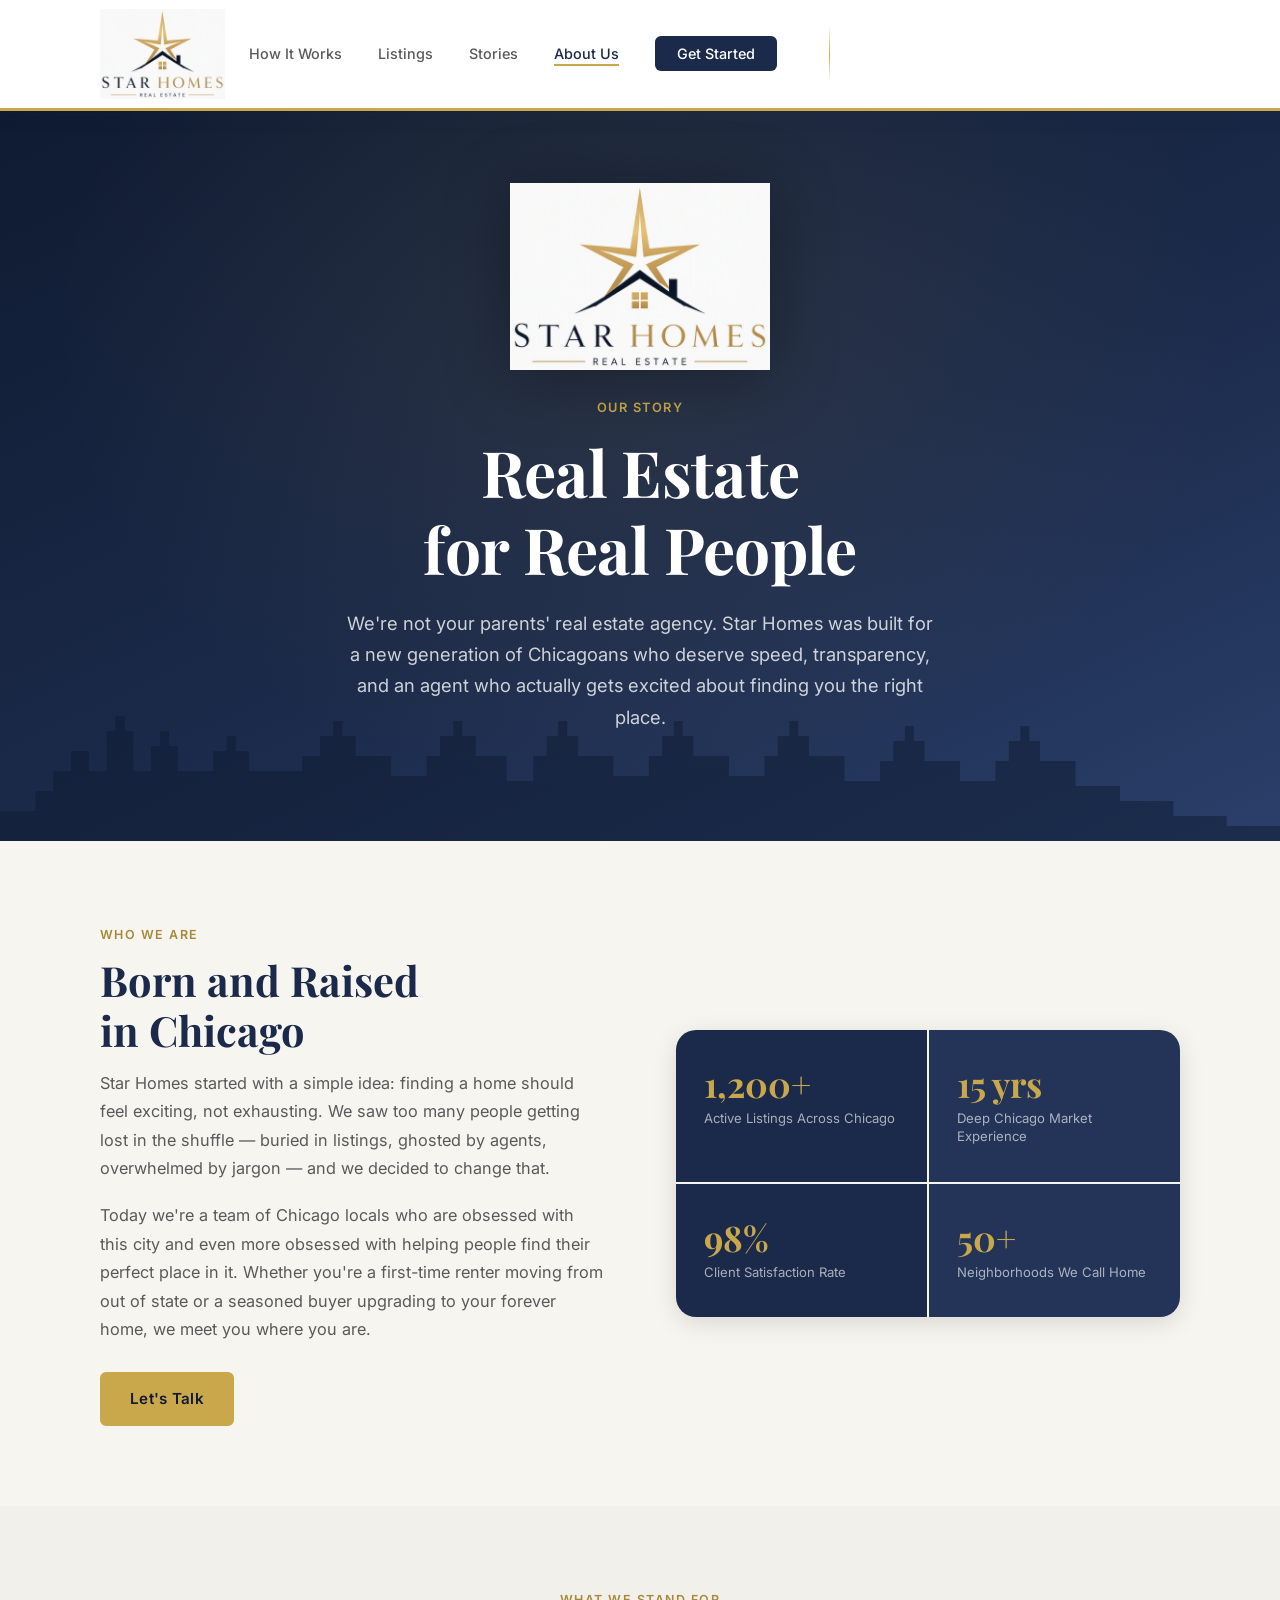
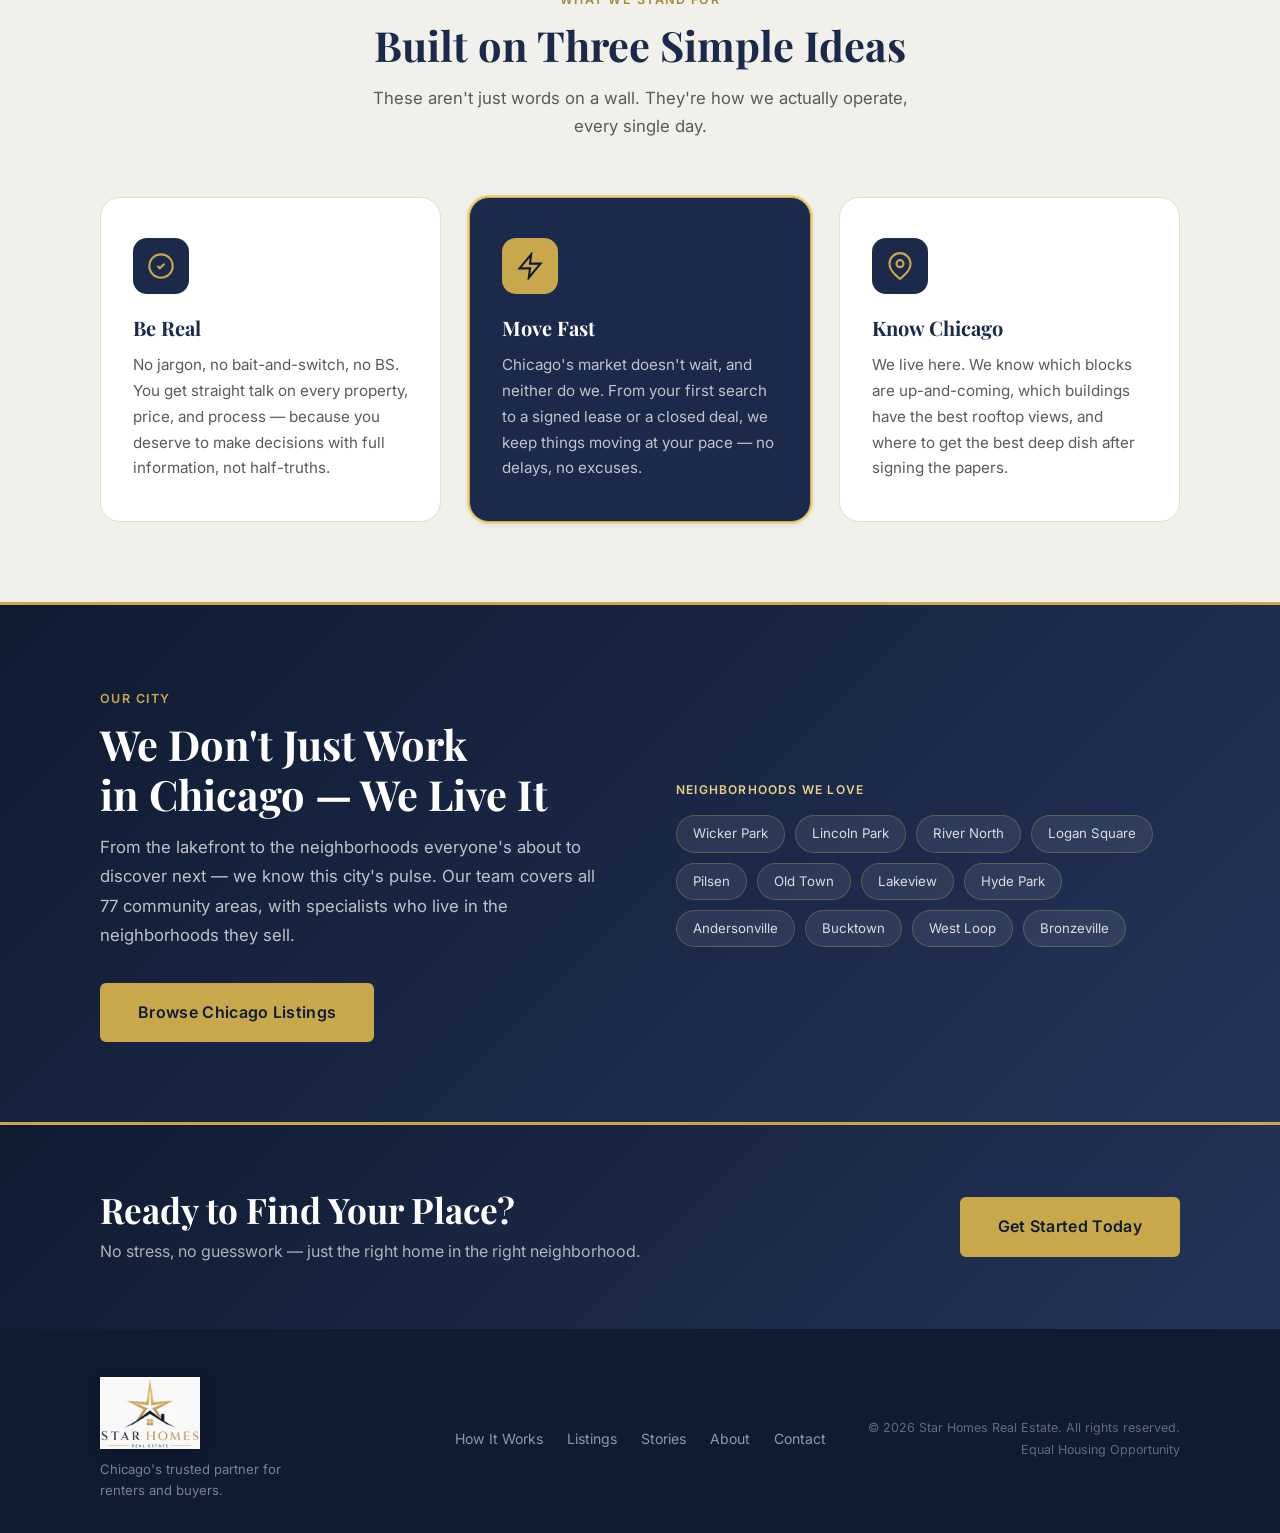
==== about.html @ 8d91851d "About Us" ====
<!DOCTYPE html>
<html lang="en">
<head>
  <meta charset="UTF-8" />
  <meta name="viewport" content="width=device-width, initial-scale=1.0" />
  <meta name="description" content="About Star Homes Real Estate — Chicago's energetic, transparent property partner built for the next generation of renters and buyers." />
  <title>About Us | Star Homes Real Estate</title>
  <link rel="preconnect" href="https://fonts.googleapis.com" />
  <link rel="preconnect" href="https://fonts.gstatic.com" crossorigin />
  <link href="https://fonts.googleapis.com/css2?family=Playfair+Display:wght@400;700&family=Inter:wght@300;400;500;600&display=swap" rel="stylesheet" />
  <link rel="stylesheet" href="css/styles.css" />
</head>
<body>

  <!-- ===== HEADER / NAV ===== -->
  <header class="site-header" role="banner">
    <div class="container nav-container">
      <a href="index.html" class="logo-link" aria-label="Star Homes Real Estate — Home">
        <img src="assets/star-homes-logo-responsive.svg" alt="Star Homes Real Estate logo" class="logo" width="222" height="160" />
      </a>
      <button class="nav-toggle" aria-label="Open navigation menu" aria-expanded="false" aria-controls="primary-nav">
        <span class="hamburger-bar"></span>
        <span class="hamburger-bar"></span>
        <span class="hamburger-bar"></span>
      </button>
      <nav id="primary-nav" class="primary-nav" aria-label="Primary navigation">
        <ul class="nav-list" role="list">
          <li><a href="index.html#how-it-works" class="nav-link">How It Works</a></li>
          <li><a href="index.html#listings" class="nav-link">Listings</a></li>
          <li><a href="index.html#testimonials" class="nav-link">Stories</a></li>
          <li><a href="about.html" class="nav-link nav-active" aria-current="page">About Us</a></li>
          <li><a href="index.html#contact" class="nav-link nav-cta-link">Get Started</a></li>
        </ul>
      </nav>
    </div>
  </header>

  <main id="main-content">

    <!-- ===== ABOUT HERO ===== -->
    <section class="about-hero" aria-labelledby="about-heading">
      <div class="about-hero-glow" aria-hidden="true"></div>
      <div class="about-hero-skyline" aria-hidden="true"></div>
      <div class="container about-hero-content">
        <div class="about-hero-logo-wrap">
          <img
            src="assets/star-homes-logo-responsive.svg"
            alt="Star Homes Real Estate"
            class="about-hero-logo"
            width="300"
            height="216"
          />
        </div>
        <span class="hero-eyebrow">Our Story</span>
        <h1 id="about-heading" class="hero-heading">
          Real Estate<br />for Real People
        </h1>
        <p class="hero-sub">
          We're not your parents' real estate agency. Star Homes was built for a new generation of
          Chicagoans who deserve speed, transparency, and an agent who actually gets excited about
          finding you the right place.
        </p>
      </div>
    </section>

    <!-- ===== OUR STORY ===== -->
    <section class="section story-section" aria-labelledby="story-heading">
      <div class="container story-inner">
        <div class="story-text">
          <span class="section-eyebrow">Who We Are</span>
          <h2 id="story-heading" class="section-title story-title">
            Born and Raised<br />in Chicago
          </h2>
          <p class="story-body">
            Star Homes started with a simple idea: finding a home should feel exciting, not exhausting.
            We saw too many people getting lost in the shuffle — buried in listings, ghosted by agents,
            overwhelmed by jargon — and we decided to change that.
          </p>
          <p class="story-body">
            Today we're a team of Chicago locals who are obsessed with this city and even more obsessed
            with helping people find their perfect place in it. Whether you're a first-time renter moving
            from out of state or a seasoned buyer upgrading to your forever home, we meet you where you are.
          </p>
          <a href="index.html#contact" class="btn btn-primary story-cta">Let's Talk</a>
        </div>
        <div class="story-stats-block" aria-label="Company highlights">
          <div class="story-stat">
            <span class="story-stat-number">1,200+</span>
            <span class="story-stat-label">Active Listings Across Chicago</span>
          </div>
          <div class="story-stat">
            <span class="story-stat-number">15 yrs</span>
            <span class="story-stat-label">Deep Chicago Market Experience</span>
          </div>
          <div class="story-stat">
            <span class="story-stat-number">98%</span>
            <span class="story-stat-label">Client Satisfaction Rate</span>
          </div>
          <div class="story-stat">
            <span class="story-stat-number">50+</span>
            <span class="story-stat-label">Neighborhoods We Call Home</span>
          </div>
        </div>
      </div>
    </section>

    <!-- ===== OUR VALUES ===== -->
    <section class="section values-section bg-light" aria-labelledby="values-heading">
      <div class="container">
        <div class="section-header">
          <span class="section-eyebrow">What We Stand For</span>
          <h2 id="values-heading" class="section-title">Built on Three Simple Ideas</h2>
          <p class="section-sub">These aren't just words on a wall. They're how we actually operate, every single day.</p>
        </div>
        <div class="values-grid">

          <div class="value-card">
            <div class="value-icon" aria-hidden="true">
              <svg viewBox="0 0 24 24" fill="none" stroke="currentColor" stroke-width="1.8">
                <path d="M9 12l2 2 4-4"/>
                <circle cx="12" cy="12" r="10"/>
              </svg>
            </div>
            <h3 class="value-title">Be Real</h3>
            <p class="value-body">
              No jargon, no bait-and-switch, no BS. You get straight talk on every property,
              price, and process — because you deserve to make decisions with full information, not half-truths.
            </p>
          </div>

          <div class="value-card value-card--featured">
            <div class="value-icon value-icon--gold" aria-hidden="true">
              <svg viewBox="0 0 24 24" fill="none" stroke="currentColor" stroke-width="1.8">
                <path d="M13 2L3 14h9l-1 8 10-12h-9l1-8z"/>
              </svg>
            </div>
            <h3 class="value-title">Move Fast</h3>
            <p class="value-body">
              Chicago's market doesn't wait, and neither do we. From your first search to a signed
              lease or a closed deal, we keep things moving at your pace — no delays, no excuses.
            </p>
          </div>

          <div class="value-card">
            <div class="value-icon" aria-hidden="true">
              <svg viewBox="0 0 24 24" fill="none" stroke="currentColor" stroke-width="1.8">
                <path d="M21 10c0 7-9 13-9 13S3 17 3 10a9 9 0 0 1 18 0z"/>
                <circle cx="12" cy="10" r="3"/>
              </svg>
            </div>
            <h3 class="value-title">Know Chicago</h3>
            <p class="value-body">
              We live here. We know which blocks are up-and-coming, which buildings have the best
              rooftop views, and where to get the best deep dish after signing the papers.
            </p>
          </div>

        </div>
      </div>
    </section>

    <!-- ===== CHICAGO FOCUS ===== -->
    <section class="section chicago-section" aria-labelledby="chicago-heading">
      <div class="container chicago-inner">
        <div class="chicago-text">
          <span class="section-eyebrow chicago-eyebrow">Our City</span>
          <h2 id="chicago-heading" class="section-title chicago-title">
            We Don't Just Work<br />in Chicago — We Live It
          </h2>
          <p class="chicago-body">
            From the lakefront to the neighborhoods everyone's about to discover next —
            we know this city's pulse. Our team covers all 77 community areas, with specialists
            who live in the neighborhoods they sell.
          </p>
          <a href="index.html#listings" class="btn btn-gold">Browse Chicago Listings</a>
        </div>
        <div class="chicago-neighborhoods" aria-label="Neighborhoods we serve">
          <p class="neighborhoods-label">Neighborhoods We Love</p>
          <ul class="neighborhoods-grid" role="list">
            <li><span class="neighborhood-tag">Wicker Park</span></li>
            <li><span class="neighborhood-tag">Lincoln Park</span></li>
            <li><span class="neighborhood-tag">River North</span></li>
            <li><span class="neighborhood-tag">Logan Square</span></li>
            <li><span class="neighborhood-tag">Pilsen</span></li>
            <li><span class="neighborhood-tag">Old Town</span></li>
            <li><span class="neighborhood-tag">Lakeview</span></li>
            <li><span class="neighborhood-tag">Hyde Park</span></li>
            <li><span class="neighborhood-tag">Andersonville</span></li>
            <li><span class="neighborhood-tag">Bucktown</span></li>
            <li><span class="neighborhood-tag">West Loop</span></li>
            <li><span class="neighborhood-tag">Bronzeville</span></li>
          </ul>
        </div>
      </div>
    </section>

    <!-- ===== CTA BAND ===== -->
    <section class="cta-band" aria-label="Call to action">
      <div class="container cta-band-inner">
        <div>
          <h2 class="cta-band-title">Ready to Find Your Place?</h2>
          <p class="cta-band-sub">No stress, no guesswork — just the right home in the right neighborhood.</p>
        </div>
        <a href="index.html#contact" class="btn btn-gold">Get Started Today</a>
      </div>
    </section>

  </main>

  <!-- ===== FOOTER ===== -->
  <footer class="site-footer" role="contentinfo">
    <div class="container footer-inner">
      <div class="footer-brand">
        <a href="index.html" aria-label="Star Homes Real Estate — Home">
          <img src="assets/star-homes-logo-responsive.svg" alt="Star Homes Real Estate" class="footer-logo" width="167" height="120" />
        </a>
        <p class="footer-tagline">Chicago's trusted partner for renters and buyers.</p>
      </div>
      <nav aria-label="Footer navigation" class="footer-nav">
        <ul class="footer-nav-list" role="list">
          <li><a href="index.html#how-it-works" class="footer-link">How It Works</a></li>
          <li><a href="index.html#listings" class="footer-link">Listings</a></li>
          <li><a href="index.html#testimonials" class="footer-link">Stories</a></li>
          <li><a href="about.html" class="footer-link">About</a></li>
          <li><a href="index.html#contact" class="footer-link">Contact</a></li>
        </ul>
      </nav>
      <div class="footer-legal">
        <p>&copy; 2026 Star Homes Real Estate. All rights reserved.</p>
        <p>Equal Housing Opportunity</p>
      </div>
    </div>
  </footer>

  <script>
    const toggle = document.querySelector('.nav-toggle');
    const nav = document.querySelector('.primary-nav');
    toggle.addEventListener('click', () => {
      const isOpen = nav.classList.toggle('nav-open');
      toggle.setAttribute('aria-expanded', isOpen);
      toggle.setAttribute('aria-label', isOpen ? 'Close navigation menu' : 'Open navigation menu');
    });
    nav.querySelectorAll('.nav-link').forEach(link => {
      link.addEventListener('click', () => {
        nav.classList.remove('nav-open');
        toggle.setAttribute('aria-expanded', 'false');
        toggle.setAttribute('aria-label', 'Open navigation menu');
      });
    });
  </script>

</body>
</html>
---- css/styles.css ----
/* ===================================================
   STAR HOMES REAL ESTATE — Global Styles
   Brand: Navy #1B2A4A | Gold #C9A84C
   =================================================== */

/* ---------- Reset & Base ---------- */
*, *::before, *::after { box-sizing: border-box; margin: 0; padding: 0; }

:root {
  --navy:      #1B2A4A;
  --navy-dark: #0F1B31;
  --navy-mid:  #243459;
  --gold:      #C9A84C;
  --gold-dark: #A8893A;
  --gold-light:#E8D08A;
  --white:     #FFFFFF;
  --off-white: #F7F5F0;
  --light-bg:  #F2F0EB;
  --text:      #1A1A1A;
  --text-muted:#5A5A5A;
  --border:    #E0DDD5;
  --radius-sm: 6px;
  --radius-md: 12px;
  --radius-lg: 20px;
  --shadow-sm: 0 2px 8px rgba(0,0,0,.08);
  --shadow-md: 0 6px 24px rgba(0,0,0,.12);
  --shadow-lg: 0 16px 48px rgba(0,0,0,.16);
  --transition: 220ms ease;
  --max-width:  1200px;
  --section-py: 80px;
}

html { scroll-behavior: smooth; }

body {
  font-family: 'Inter', system-ui, sans-serif;
  font-size: 1rem;
  line-height: 1.6;
  color: var(--text);
  background: var(--white);
  -webkit-font-smoothing: antialiased;
}

h1, h2, h3, h4 {
  font-family: 'Playfair Display', Georgia, serif;
  line-height: 1.2;
  color: var(--navy);
}

a { color: inherit; text-decoration: none; }
a:focus-visible {
  outline: 3px solid var(--gold);
  outline-offset: 3px;
  border-radius: 2px;
}
img { display: block; max-width: 100%; }
ul, ol { list-style: none; }
address { font-style: normal; }

/* ---------- Utility ---------- */
.container {
  width: min(100%, var(--max-width));
  margin-inline: auto;
  padding-inline: clamp(20px, 5vw, 60px);
}
.visually-hidden {
  position: absolute;
  width: 1px; height: 1px;
  padding: 0; margin: -1px;
  overflow: hidden;
  clip: rect(0,0,0,0);
  white-space: nowrap;
  border-width: 0;
}
.bg-light { background: var(--light-bg); }

/* ---------- Buttons ---------- */
.btn {
  display: inline-flex;
  align-items: center;
  justify-content: center;
  gap: 8px;
  padding: 13px 28px;
  border-radius: var(--radius-sm);
  font-family: 'Inter', sans-serif;
  font-size: .95rem;
  font-weight: 600;
  letter-spacing: .02em;
  cursor: pointer;
  border: 2px solid transparent;
  transition: background var(--transition), color var(--transition), border-color var(--transition), transform var(--transition), box-shadow var(--transition);
  white-space: nowrap;
}
.btn:active { transform: translateY(1px); }
.btn:focus-visible { outline: 3px solid var(--gold); outline-offset: 3px; }

.btn-primary {
  background: var(--gold);
  color: var(--navy-dark);
  border-color: var(--gold);
}
.btn-primary:hover {
  background: var(--gold-dark);
  border-color: var(--gold-dark);
  box-shadow: 0 4px 16px rgba(201,168,76,.35);
}

.btn-ghost {
  background: transparent;
  color: var(--white);
  border-color: rgba(255,255,255,.55);
}
.btn-ghost:hover {
  background: rgba(255,255,255,.12);
  border-color: var(--white);
}

.btn-secondary {
  background: transparent;
  color: var(--navy);
  border-color: var(--navy);
}
.btn-secondary:hover {
  background: var(--navy);
  color: var(--white);
}

.btn-gold {
  background: var(--gold);
  color: var(--navy-dark);
  border-color: var(--gold);
  padding: 15px 36px;
  font-size: 1rem;
}
.btn-gold:hover {
  background: var(--gold-dark);
  border-color: var(--gold-dark);
  box-shadow: 0 6px 20px rgba(201,168,76,.4);
}

.btn-sm {
  padding: 8px 18px;
  font-size: .85rem;
}
.btn-full { width: 100%; }

/* =====================================================
   HEADER
   ===================================================== */
.site-header {
  position: sticky;
  top: 0;
  z-index: 100;
  background: var(--white);
  border-bottom: 3px solid var(--gold);
  box-shadow: 0 2px 20px rgba(27,42,74,.13);
}

.nav-container {
  display: flex;
  align-items: center;
  justify-content: space-between;
  height: 108px;
  gap: 24px;
}

.logo-link {
  display: flex;
  align-items: center;
  flex-shrink: 0;
  /* slight drop shadow to lift logo off white bg */
  /* filter: drop-shadow(0 2px 8px rgba(27,42,74,.18)); */
  transition: filter var(--transition), transform var(--transition);
}
.logo-link:hover {
  /* filter: drop-shadow(0 4px 14px rgba(201,168,76,.35)); */
  transform: translateY(-1px);
}

.logo { height: 90px; width: auto; object-fit: contain; }

/* Gold vertical rule between logo and nav */
.nav-container::after {
  content: '';
  display: block;
  width: 1px;
  height: 56px;
  background: linear-gradient(to bottom, transparent, var(--gold), transparent);
  flex-shrink: 0;
  margin-right: auto;
  margin-left: 28px;
}

.primary-nav { display: flex; }

.nav-list {
  display: flex;
  align-items: center;
  gap: 36px;
}

.nav-link {
  font-size: .9rem;
  font-weight: 500;
  color: var(--text-muted);
  transition: color var(--transition);
  position: relative;
}
.nav-link::after {
  content: '';
  position: absolute;
  bottom: -4px; left: 0;
  width: 0; height: 2px;
  background: var(--gold);
  transition: width var(--transition);
}
.nav-link:hover { color: var(--navy); }
.nav-link:hover::after { width: 100%; }

.nav-cta-link {
  background: var(--navy);
  color: var(--white) !important;
  padding: 9px 22px;
  border-radius: var(--radius-sm);
  transition: background var(--transition) !important;
}
.nav-cta-link::after { display: none; }
.nav-cta-link:hover { background: var(--gold) !important; color: var(--navy-dark) !important; }

.nav-toggle {
  display: none;
  flex-direction: column;
  justify-content: center;
  align-items: center;
  gap: 5px;
  width: 40px; height: 40px;
  background: none;
  border: none;
  cursor: pointer;
  padding: 4px;
  border-radius: var(--radius-sm);
}
.nav-toggle:focus-visible { outline: 3px solid var(--gold); outline-offset: 2px; }
.hamburger-bar {
  display: block;
  width: 24px; height: 2px;
  background: var(--navy);
  border-radius: 2px;
  transition: transform var(--transition), opacity var(--transition);
}

/* =====================================================
   HERO
   ===================================================== */
.hero {
  position: relative;
  min-height: min(90vh, 700px);
  display: flex;
  align-items: center;
  background:
    linear-gradient(155deg, var(--navy-dark) 0%, var(--navy) 50%, #2A3F6A 100%);
  overflow: hidden;
}

/* Chicago skyline silhouette */
.hero::before {
  content: '';
  position: absolute;
  bottom: 0; left: 0; right: 0;
  height: 180px;
  background-image: url("data:image/svg+xml,%3Csvg xmlns='http://www.w3.org/2000/svg' viewBox='0 0 1440 180' preserveAspectRatio='none'%3E%3Cpath fill='%230F1B31' fill-opacity='0.6' d='M0,180 L0,140 L40,140 L40,120 L60,120 L60,100 L80,100 L80,80 L100,80 L100,100 L120,100 L120,60 L130,60 L130,40 L140,40 L140,60 L150,60 L150,100 L170,100 L170,70 L180,70 L180,50 L190,50 L190,70 L200,70 L200,100 L220,100 L220,80 L240,80 L240,60 L250,60 L250,45 L260,45 L260,60 L270,60 L270,80 L290,80 L290,110 L310,110 L310,90 L330,90 L330,70 L345,70 L345,55 L360,55 L360,70 L375,70 L375,90 L400,90 L400,120 L420,120 L420,100 L440,100 L440,75 L455,75 L455,55 L465,55 L465,35 L475,35 L475,55 L485,55 L485,75 L510,75 L510,95 L530,95 L530,115 L560,115 L560,80 L575,80 L575,60 L590,60 L590,45 L600,45 L600,30 L610,30 L610,45 L620,45 L620,60 L635,60 L635,80 L660,80 L660,110 L680,110 L680,90 L700,90 L700,70 L715,70 L715,55 L725,55 L725,40 L735,40 L735,55 L745,55 L745,70 L770,70 L770,100 L790,100 L790,120 L820,120 L820,95 L840,95 L840,75 L855,75 L855,60 L865,60 L865,45 L875,45 L875,60 L885,60 L885,75 L910,75 L910,100 L930,100 L930,120 L960,120 L960,90 L980,90 L980,70 L995,70 L995,55 L1010,55 L1010,70 L1025,70 L1025,90 L1050,90 L1050,115 L1070,115 L1070,95 L1090,95 L1090,75 L1105,75 L1105,60 L1115,60 L1115,45 L1125,45 L1125,60 L1135,60 L1135,75 L1160,75 L1160,100 L1180,100 L1180,130 L1200,130 L1200,110 L1220,110 L1220,90 L1240,90 L1240,110 L1260,110 L1260,130 L1300,130 L1300,150 L1340,150 L1340,130 L1380,130 L1380,150 L1440,150 L1440,180 Z'/%3E%3C/svg%3E");
  background-size: cover;
  background-position: bottom;
  pointer-events: none;
}

.hero-bg-overlay {
  position: absolute;
  inset: 0;
  background: radial-gradient(ellipse at 70% 50%, rgba(201,168,76,.08) 0%, transparent 60%);
  pointer-events: none;
}

.hero-content {
  position: relative;
  z-index: 1;
  padding-block: 80px;
  max-width: 760px;
}

.hero-eyebrow {
  display: inline-block;
  font-size: .8rem;
  font-weight: 600;
  letter-spacing: .12em;
  text-transform: uppercase;
  color: var(--gold);
  margin-bottom: 16px;
}

.hero-heading {
  font-size: clamp(2.4rem, 6vw, 4rem);
  color: var(--white);
  margin-bottom: 20px;
  letter-spacing: -.01em;
}

.hero-sub {
  font-size: clamp(1rem, 2vw, 1.15rem);
  color: rgba(255,255,255,.78);
  margin-bottom: 36px;
  max-width: 600px;
  line-height: 1.7;
}

.hero-actions {
  display: flex;
  flex-wrap: wrap;
  gap: 14px;
  margin-bottom: 56px;
}

.hero-stats {
  display: flex;
  align-items: center;
  gap: 32px;
  flex-wrap: wrap;
}

.stat { display: flex; flex-direction: column; }
.stat-number {
  font-family: 'Playfair Display', serif;
  font-size: 1.6rem;
  font-weight: 700;
  color: var(--gold);
  line-height: 1;
}
.stat-label {
  font-size: .78rem;
  color: rgba(255,255,255,.6);
  margin-top: 4px;
  white-space: nowrap;
}
.stat-divider {
  width: 1px;
  height: 40px;
  background: rgba(255,255,255,.2);
}

/* =====================================================
   SECTION SHARED
   ===================================================== */
.section { padding-block: var(--section-py); }

.section-header {
  text-align: center;
  margin-bottom: 56px;
}

.section-eyebrow {
  display: inline-block;
  font-size: .78rem;
  font-weight: 600;
  letter-spacing: .12em;
  text-transform: uppercase;
  color: var(--gold-dark);
  margin-bottom: 10px;
}

.section-title {
  font-size: clamp(1.8rem, 4vw, 2.6rem);
  margin-bottom: 14px;
}

.section-sub {
  font-size: 1.05rem;
  color: var(--text-muted);
  max-width: 560px;
  margin-inline: auto;
  line-height: 1.7;
}

/* =====================================================
   HOW IT WORKS
   ===================================================== */
.how-it-works { background: var(--white); }

.steps-grid {
  display: grid;
  grid-template-columns: repeat(auto-fit, minmax(260px, 1fr));
  gap: 32px;
}

.step-card {
  position: relative;
  background: var(--off-white);
  border: 1px solid var(--border);
  border-radius: var(--radius-lg);
  padding: 36px 32px;
  transition: box-shadow var(--transition), transform var(--transition);
}
.step-card:hover {
  box-shadow: var(--shadow-md);
  transform: translateY(-4px);
}

.step-number {
  position: absolute;
  top: 24px; right: 24px;
  font-family: 'Playfair Display', serif;
  font-size: 3.5rem;
  font-weight: 700;
  color: var(--border);
  line-height: 1;
  user-select: none;
}

.step-icon {
  width: 52px; height: 52px;
  background: var(--navy);
  border-radius: 12px;
  display: flex;
  align-items: center;
  justify-content: center;
  margin-bottom: 20px;
}
.step-icon svg {
  width: 26px; height: 26px;
  stroke: var(--gold);
}

.step-title {
  font-size: 1.2rem;
  margin-bottom: 10px;
}

.step-body {
  font-size: .95rem;
  color: var(--text-muted);
  line-height: 1.65;
}

/* =====================================================
   LISTINGS
   ===================================================== */
.listings-grid {
  display: grid;
  grid-template-columns: repeat(auto-fit, minmax(300px, 1fr));
  gap: 28px;
}

.listing-card {
  background: var(--white);
  border-radius: var(--radius-md);
  overflow: hidden;
  border: 1px solid var(--border);
  box-shadow: var(--shadow-sm);
  transition: box-shadow var(--transition), transform var(--transition);
}
.listing-card:hover {
  box-shadow: var(--shadow-lg);
  transform: translateY(-5px);
}
.featured-listing {
  border-color: var(--gold);
  box-shadow: 0 0 0 2px var(--gold-light), var(--shadow-sm);
}

.listing-img-wrap { position: relative; }

.listing-img {
  height: 210px;
  background-size: cover;
  background-position: center;
}

/* Placeholder gradients simulating Chicago property photos */
.listing-img--1 {
  background: linear-gradient(145deg, #3a5a8a 0%, #2a4070 40%, #1e3060 70%, #2d4a7a 100%);
}
.listing-img--2 {
  background: linear-gradient(145deg, #5a7a6a 0%, #3a6050 40%, #2a5040 70%, #4a7060 100%);
}
.listing-img--3 {
  background: linear-gradient(145deg, #7a5a3a 0%, #6a4a2a 40%, #5a3a20 70%, #7a5530 100%);
}

/* Add subtle pattern overlay */
.listing-img::after {
  content: '';
  position: absolute;
  inset: 0;
  background: linear-gradient(to bottom, transparent 40%, rgba(0,0,0,.3) 100%);
}

.listing-badge {
  position: absolute;
  top: 14px; left: 14px;
  padding: 4px 12px;
  border-radius: 20px;
  font-size: .75rem;
  font-weight: 600;
  letter-spacing: .04em;
  text-transform: uppercase;
  z-index: 1;
}
.listing-badge--rent { background: var(--navy); color: var(--white); }
.listing-badge--featured { background: var(--gold); color: var(--navy-dark); }

.listing-body { padding: 22px; }

.listing-title {
  font-size: 1.1rem;
  margin-bottom: 4px;
}
.listing-address {
  font-size: .82rem;
  color: var(--text-muted);
  margin-bottom: 14px;
}

.listing-details {
  display: flex;
  gap: 14px;
  flex-wrap: wrap;
  margin-bottom: 18px;
}
.listing-detail {
  font-size: .83rem;
  color: var(--text-muted);
  display: flex;
  align-items: center;
  gap: 4px;
}
.listing-detail::before {
  content: '·';
  color: var(--gold);
  font-weight: 700;
  font-size: 1rem;
}
.listing-detail:first-child::before { display: none; }

.listing-footer {
  display: flex;
  align-items: center;
  justify-content: space-between;
  padding-top: 16px;
  border-top: 1px solid var(--border);
}
.listing-price {
  font-family: 'Playfair Display', serif;
  font-size: 1.4rem;
  font-weight: 700;
  color: var(--navy);
}
.listing-period {
  font-family: 'Inter', sans-serif;
  font-size: .8rem;
  font-weight: 400;
  color: var(--text-muted);
}

.listings-cta {
  display: flex;
  justify-content: center;
  margin-top: 48px;
}

/* =====================================================
   TESTIMONIALS
   ===================================================== */
.testimonials { background: var(--navy); }
.testimonials .section-eyebrow { color: var(--gold-light); }
.testimonials .section-title { color: var(--white); }
.testimonials .section-sub { color: rgba(255,255,255,.65); }

.testimonials-grid {
  display: grid;
  grid-template-columns: repeat(auto-fit, minmax(280px, 1fr));
  gap: 24px;
}

.testimonial-card {
  background: rgba(255,255,255,.06);
  border: 1px solid rgba(255,255,255,.12);
  border-radius: var(--radius-md);
  padding: 32px;
  transition: background var(--transition), transform var(--transition);
}
.testimonial-card:hover {
  background: rgba(255,255,255,.1);
  transform: translateY(-3px);
}
.testimonial-card--featured {
  background: rgba(201,168,76,.12);
  border-color: rgba(201,168,76,.35);
}

.stars {
  font-size: 1.1rem;
  color: var(--gold);
  letter-spacing: 2px;
  margin-bottom: 16px;
}

.testimonial-body {
  font-size: .98rem;
  color: rgba(255,255,255,.85);
  line-height: 1.7;
  margin-bottom: 24px;
}

.testimonial-author {
  display: flex;
  align-items: center;
  gap: 14px;
}

.author-avatar {
  width: 44px; height: 44px;
  border-radius: 50%;
  flex-shrink: 0;
  border: 2px solid var(--gold);
}
.author-avatar--1 { background: linear-gradient(135deg, #c9a84c 0%, #a87030 100%); }
.author-avatar--2 { background: linear-gradient(135deg, #4a8aaa 0%, #2a6080 100%); }
.author-avatar--3 { background: linear-gradient(135deg, #8a6aaa 0%, #604080 100%); }

.author-name {
  display: block;
  font-style: normal;
  font-weight: 600;
  color: var(--white);
  font-size: .95rem;
}
.author-role {
  display: block;
  font-size: .78rem;
  color: rgba(255,255,255,.55);
  margin-top: 2px;
}

/* =====================================================
   CTA BAND
   ===================================================== */
.cta-band {
  background: linear-gradient(135deg, var(--navy-dark) 0%, var(--navy-mid) 100%);
  border-top: 3px solid var(--gold);
  padding-block: 64px;
}

.cta-band-inner {
  display: flex;
  align-items: center;
  justify-content: space-between;
  gap: 32px;
  flex-wrap: wrap;
}

.cta-band-title {
  font-size: clamp(1.6rem, 3.5vw, 2.2rem);
  color: var(--white);
  margin-bottom: 8px;
}
.cta-band-sub {
  color: rgba(255,255,255,.65);
  font-size: 1rem;
}

/* =====================================================
   CONTACT
   ===================================================== */
.contact-inner {
  display: grid;
  grid-template-columns: 1fr 1.2fr;
  gap: 64px;
  align-items: start;
}

.contact-text .section-title { text-align: left; }
.contact-text .section-sub { text-align: left; margin-inline: 0; }

.contact-details {
  margin-top: 32px;
  display: flex;
  flex-direction: column;
  gap: 16px;
}

.contact-item {
  display: flex;
  align-items: flex-start;
  gap: 12px;
  font-size: .95rem;
  color: var(--text-muted);
}
.contact-item svg {
  width: 20px; height: 20px;
  flex-shrink: 0;
  stroke: var(--gold-dark);
  margin-top: 2px;
}
.contact-item a {
  color: var(--navy);
  font-weight: 500;
  transition: color var(--transition);
}
.contact-item a:hover { color: var(--gold-dark); }

/* Form */
.contact-form {
  background: var(--white);
  border: 1px solid var(--border);
  border-radius: var(--radius-lg);
  padding: 40px;
  box-shadow: var(--shadow-md);
}

.form-row {
  display: grid;
  grid-template-columns: 1fr 1fr;
  gap: 20px;
}

.form-group { margin-bottom: 20px; }

.form-label {
  display: block;
  font-size: .85rem;
  font-weight: 600;
  color: var(--navy);
  margin-bottom: 6px;
}
.required { color: var(--gold-dark); }

.form-input {
  width: 100%;
  padding: 12px 14px;
  border: 1.5px solid var(--border);
  border-radius: var(--radius-sm);
  font-family: 'Inter', sans-serif;
  font-size: .95rem;
  color: var(--text);
  background: var(--white);
  transition: border-color var(--transition), box-shadow var(--transition);
  appearance: none;
}
.form-input:focus {
  outline: none;
  border-color: var(--gold);
  box-shadow: 0 0 0 3px rgba(201,168,76,.18);
}
.form-input::placeholder { color: #aaa; }

.form-textarea { resize: vertical; min-height: 100px; }

.form-disclaimer {
  text-align: center;
  font-size: .78rem;
  color: var(--text-muted);
  margin-top: 12px;
}

/* =====================================================
   FOOTER
   ===================================================== */
.site-footer {
  background: var(--navy-dark);
  padding-block: 48px 32px;
}

.footer-inner {
  display: grid;
  grid-template-columns: 1fr auto 1fr;
  align-items: center;
  gap: 32px;
}

.footer-brand { display: flex; flex-direction: column; gap: 10px; }
.footer-logo { height: 72px; width: auto; object-fit: contain; filter: drop-shadow(0 2px 8px rgba(0,0,0,.25)); }
.footer-tagline { font-size: .82rem; color: rgba(255,255,255,.45); max-width: 220px; }

.footer-nav { justify-self: center; }
.footer-nav-list { display: flex; flex-wrap: wrap; gap: 24px; }
.footer-link {
  font-size: .88rem;
  color: rgba(255,255,255,.55);
  transition: color var(--transition);
}
.footer-link:hover { color: var(--gold); }

.footer-legal {
  text-align: right;
  font-size: .78rem;
  color: rgba(255,255,255,.35);
  line-height: 1.8;
}

/* =====================================================
   ABOUT PAGE — Active nav state
   ===================================================== */
.nav-active {
  color: var(--navy) !important;
}
.nav-active::after {
  width: 100% !important;
}

/* =====================================================
   ABOUT PAGE — Hero
   ===================================================== */
.about-hero {
  position: relative;
  min-height: min(72vh, 580px);
  display: flex;
  align-items: center;
  background: linear-gradient(155deg, var(--navy-dark) 0%, var(--navy) 55%, #2A3F6A 100%);
  overflow: hidden;
  text-align: center;
}

.about-hero-glow {
  position: absolute;
  inset: 0;
  background: radial-gradient(ellipse at 50% 30%, rgba(201,168,76,.1) 0%, transparent 65%);
  pointer-events: none;
}

.about-hero-skyline {
  position: absolute;
  bottom: 0; left: 0; right: 0;
  height: 140px;
  background-image: url("data:image/svg+xml,%3Csvg xmlns='http://www.w3.org/2000/svg' viewBox='0 0 1440 140' preserveAspectRatio='none'%3E%3Cpath fill='%230F1B31' fill-opacity='0.5' d='M0,140 L0,110 L40,110 L40,90 L60,90 L60,70 L80,70 L80,50 L100,50 L100,70 L120,70 L120,30 L130,30 L130,15 L140,15 L140,30 L150,30 L150,70 L170,70 L170,45 L180,45 L180,30 L190,30 L190,45 L200,45 L200,70 L240,70 L240,50 L255,50 L255,35 L265,35 L265,50 L280,50 L280,70 L340,70 L340,55 L360,55 L360,35 L375,35 L375,20 L385,20 L385,35 L400,35 L400,55 L440,55 L440,75 L480,75 L480,55 L495,55 L495,35 L510,35 L510,20 L520,20 L520,35 L535,35 L535,55 L570,55 L570,80 L600,80 L600,55 L615,55 L615,35 L628,35 L628,20 L638,20 L638,35 L650,35 L650,55 L690,55 L690,75 L730,75 L730,55 L745,55 L745,35 L758,35 L758,20 L768,20 L768,35 L780,35 L780,55 L820,55 L820,75 L860,75 L860,55 L875,55 L875,35 L888,35 L888,20 L898,20 L898,35 L910,35 L910,55 L950,55 L950,80 L990,80 L990,60 L1005,60 L1005,40 L1018,40 L1018,25 L1028,25 L1028,40 L1040,40 L1040,60 L1080,60 L1080,80 L1120,80 L1120,60 L1135,60 L1135,40 L1148,40 L1148,25 L1158,25 L1158,40 L1170,40 L1170,60 L1210,60 L1210,85 L1260,85 L1260,100 L1320,100 L1320,115 L1380,115 L1380,125 L1440,125 L1440,140 Z'/%3E%3C/svg%3E");
  background-size: cover;
  background-position: bottom;
  pointer-events: none;
}

.about-hero-content {
  position: relative;
  z-index: 1;
  padding-block: 72px;
  display: flex;
  flex-direction: column;
  align-items: center;
}

.about-hero-logo-wrap {
  margin-bottom: 28px;
  filter: drop-shadow(0 8px 32px rgba(0,0,0,.35));
}

.about-hero-logo {
  width: 260px;
  height: auto;
  object-fit: contain;
}

/* =====================================================
   ABOUT PAGE — Story Section
   ===================================================== */
.story-section { background: var(--off-white); }

.story-inner {
  display: grid;
  grid-template-columns: 1fr 1fr;
  gap: 72px;
  align-items: center;
}

.story-title { text-align: left; }

.story-body {
  font-size: 1.02rem;
  color: var(--text-muted);
  line-height: 1.75;
  margin-bottom: 18px;
}

.story-cta { margin-top: 10px; }

.story-stats-block {
  display: grid;
  grid-template-columns: 1fr 1fr;
  gap: 2px;
  border-radius: var(--radius-lg);
  overflow: hidden;
  box-shadow: var(--shadow-md);
}

.story-stat {
  background: var(--navy);
  padding: 36px 28px;
  display: flex;
  flex-direction: column;
  gap: 8px;
  transition: background var(--transition);
}
.story-stat:hover { background: var(--navy-mid); }

.story-stat:nth-child(even) { background: var(--navy-mid); }
.story-stat:nth-child(even):hover { background: var(--navy); }

.story-stat-number {
  font-family: 'Playfair Display', Georgia, serif;
  font-size: 2.2rem;
  font-weight: 700;
  color: var(--gold);
  line-height: 1;
}

.story-stat-label {
  font-size: .82rem;
  color: rgba(255,255,255,.62);
  line-height: 1.4;
}

/* =====================================================
   ABOUT PAGE — Values Section
   ===================================================== */
.values-grid {
  display: grid;
  grid-template-columns: repeat(3, 1fr);
  gap: 28px;
}

.value-card {
  background: var(--white);
  border: 1px solid var(--border);
  border-radius: var(--radius-lg);
  padding: 40px 32px;
  transition: box-shadow var(--transition), transform var(--transition);
}
.value-card:hover {
  box-shadow: var(--shadow-md);
  transform: translateY(-4px);
}

.value-card--featured {
  background: var(--navy);
  border-color: var(--gold);
  box-shadow: 0 0 0 2px var(--gold-light), var(--shadow-sm);
}
.value-card--featured .value-title { color: var(--white); }
.value-card--featured .value-body  { color: rgba(255,255,255,.72); }

.value-icon {
  width: 56px; height: 56px;
  background: var(--navy);
  border-radius: 14px;
  display: flex;
  align-items: center;
  justify-content: center;
  margin-bottom: 22px;
}
.value-icon svg {
  width: 28px; height: 28px;
  stroke: var(--gold);
}

.value-icon--gold {
  background: var(--gold);
}
.value-icon--gold svg { stroke: var(--navy-dark); }

.value-title {
  font-size: 1.25rem;
  margin-bottom: 12px;
}

.value-body {
  font-size: .95rem;
  color: var(--text-muted);
  line-height: 1.7;
}

/* =====================================================
   ABOUT PAGE — Chicago Focus Section
   ===================================================== */
.chicago-section {
  background: linear-gradient(135deg, var(--navy-dark) 0%, var(--navy) 60%, var(--navy-mid) 100%);
  border-top: 3px solid var(--gold);
}

.chicago-inner {
  display: grid;
  grid-template-columns: 1fr 1fr;
  gap: 72px;
  align-items: center;
}

.chicago-eyebrow { color: var(--gold) !important; }

.chicago-title { color: var(--white) !important; }

.chicago-body {
  color: rgba(255,255,255,.72);
  font-size: 1.05rem;
  line-height: 1.75;
  margin-bottom: 32px;
}

.neighborhoods-label {
  font-size: .75rem;
  font-weight: 600;
  letter-spacing: .1em;
  text-transform: uppercase;
  color: var(--gold-light);
  margin-bottom: 16px;
}

.neighborhoods-grid {
  display: flex;
  flex-wrap: wrap;
  gap: 10px;
  list-style: none;
}

.neighborhood-tag {
  display: inline-block;
  padding: 7px 16px;
  background: rgba(255,255,255,.08);
  border: 1px solid rgba(201,168,76,.3);
  border-radius: 40px;
  font-size: .83rem;
  color: rgba(255,255,255,.82);
  transition: background var(--transition), border-color var(--transition), color var(--transition);
  cursor: default;
}
.neighborhood-tag:hover {
  background: rgba(201,168,76,.18);
  border-color: var(--gold);
  color: var(--white);
}

/* =====================================================
   ABOUT PAGE — Responsive
   ===================================================== */
@media (max-width: 900px) {
  .story-inner    { grid-template-columns: 1fr; gap: 48px; }
  .story-title    { text-align: center; }
  .story-cta      { display: block; text-align: center; }
  .chicago-inner  { grid-template-columns: 1fr; gap: 48px; }
  .values-grid    { grid-template-columns: 1fr; }
  .about-hero-logo { width: 200px; }
}

@media (max-width: 600px) {
  .story-stats-block { grid-template-columns: 1fr 1fr; }
  .story-stat { padding: 24px 18px; }
  .story-stat-number { font-size: 1.7rem; }
  .about-hero-logo { width: 160px; }
  .value-card { padding: 28px 22px; }
}

/* =====================================================
   HIDE MOBILE helper
   ===================================================== */
@media (max-width: 640px) { .hide-mobile { display: none; } }

/* =====================================================
   RESPONSIVE — Tablet (< 900px)
   ===================================================== */
@media (max-width: 900px) {
  :root { --section-py: 60px; }

  .nav-toggle { display: flex; }

  .nav-container { height: 88px; }
  .logo { height: 72px; }
  .nav-container::after { display: none; }

  .primary-nav {
    position: fixed;
    inset: 88px 0 0;
    background: var(--white);
    flex-direction: column;
    align-items: center;
    justify-content: flex-start;
    padding-top: 40px;
    transform: translateX(100%);
    transition: transform 280ms ease;
    border-top: 3px solid var(--gold);
    box-shadow: var(--shadow-lg);
  }
  .primary-nav.nav-open { transform: translateX(0); }

  .nav-list { flex-direction: column; gap: 8px; width: 100%; padding-inline: 24px; }
  .nav-link { padding: 14px 0; font-size: 1.1rem; display: block; border-bottom: 1px solid var(--border); }
  .nav-link::after { display: none; }
  .nav-cta-link { margin-top: 16px; text-align: center; padding: 14px; }

  .contact-inner { grid-template-columns: 1fr; gap: 40px; }
  .form-row { grid-template-columns: 1fr; }

  .cta-band-inner { flex-direction: column; text-align: center; }

  .footer-inner { grid-template-columns: 1fr; text-align: center; gap: 24px; }
  .footer-brand { align-items: center; }
  .footer-logo { margin-inline: auto; height: 60px; }
  .footer-tagline { text-align: center; }
  .footer-legal { text-align: center; }
}

/* =====================================================
   RESPONSIVE — Mobile (< 600px)
   ===================================================== */
@media (max-width: 600px) {
  :root { --section-py: 48px; }
  .nav-container { height: 76px; }
  .logo { height: 58px; }

  .hero-content { padding-block: 56px 40px; }
  .hero-stats { gap: 20px; }
  .stat-divider { display: none; }

  .steps-grid { grid-template-columns: 1fr; }
  .listings-grid { grid-template-columns: 1fr; }
  .testimonials-grid { grid-template-columns: 1fr; }

  .contact-form { padding: 28px 20px; }

  .hero-actions { flex-direction: column; }
  .hero-actions .btn { width: 100%; text-align: center; }
}

/* =====================================================
   REDUCED MOTION
   ===================================================== */
@media (prefers-reduced-motion: reduce) {
  *, *::before, *::after {
    animation-duration: .01ms !important;
    transition-duration: .01ms !important;
    scroll-behavior: auto !important;
  }
}
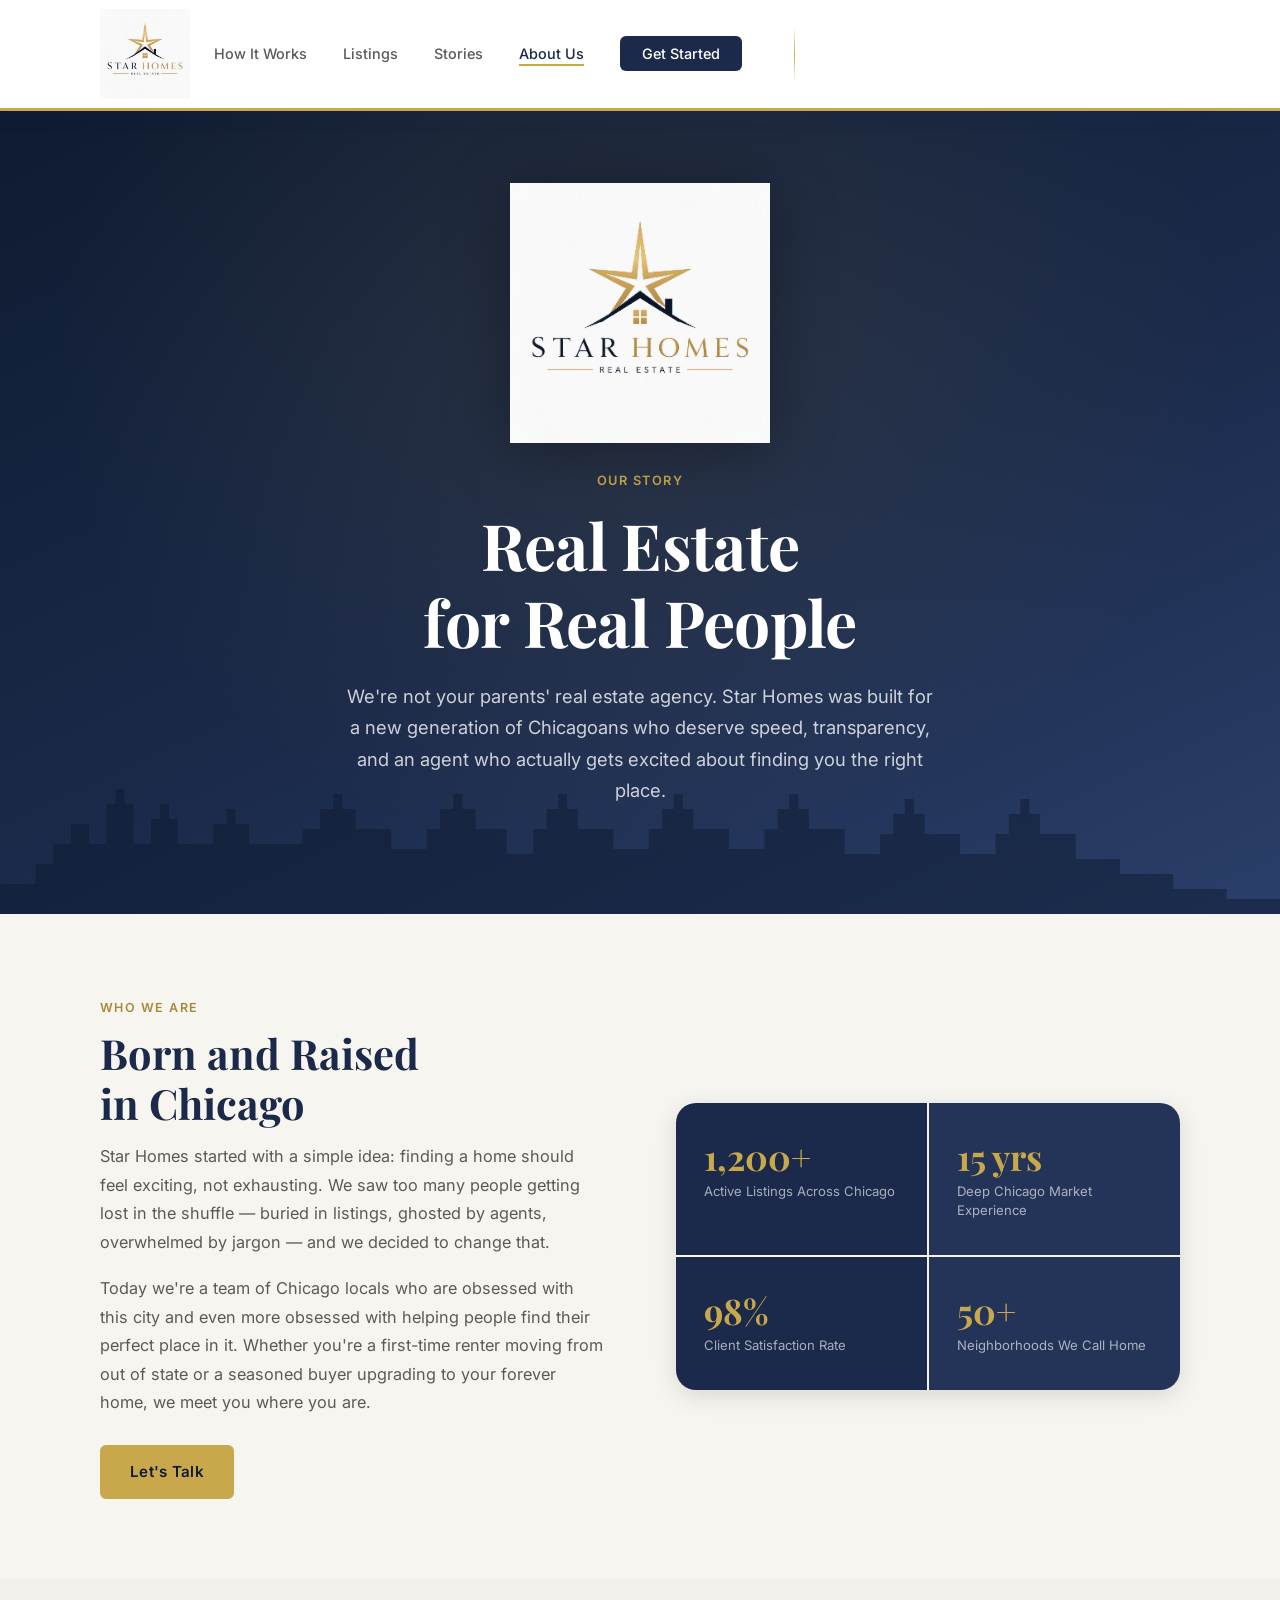
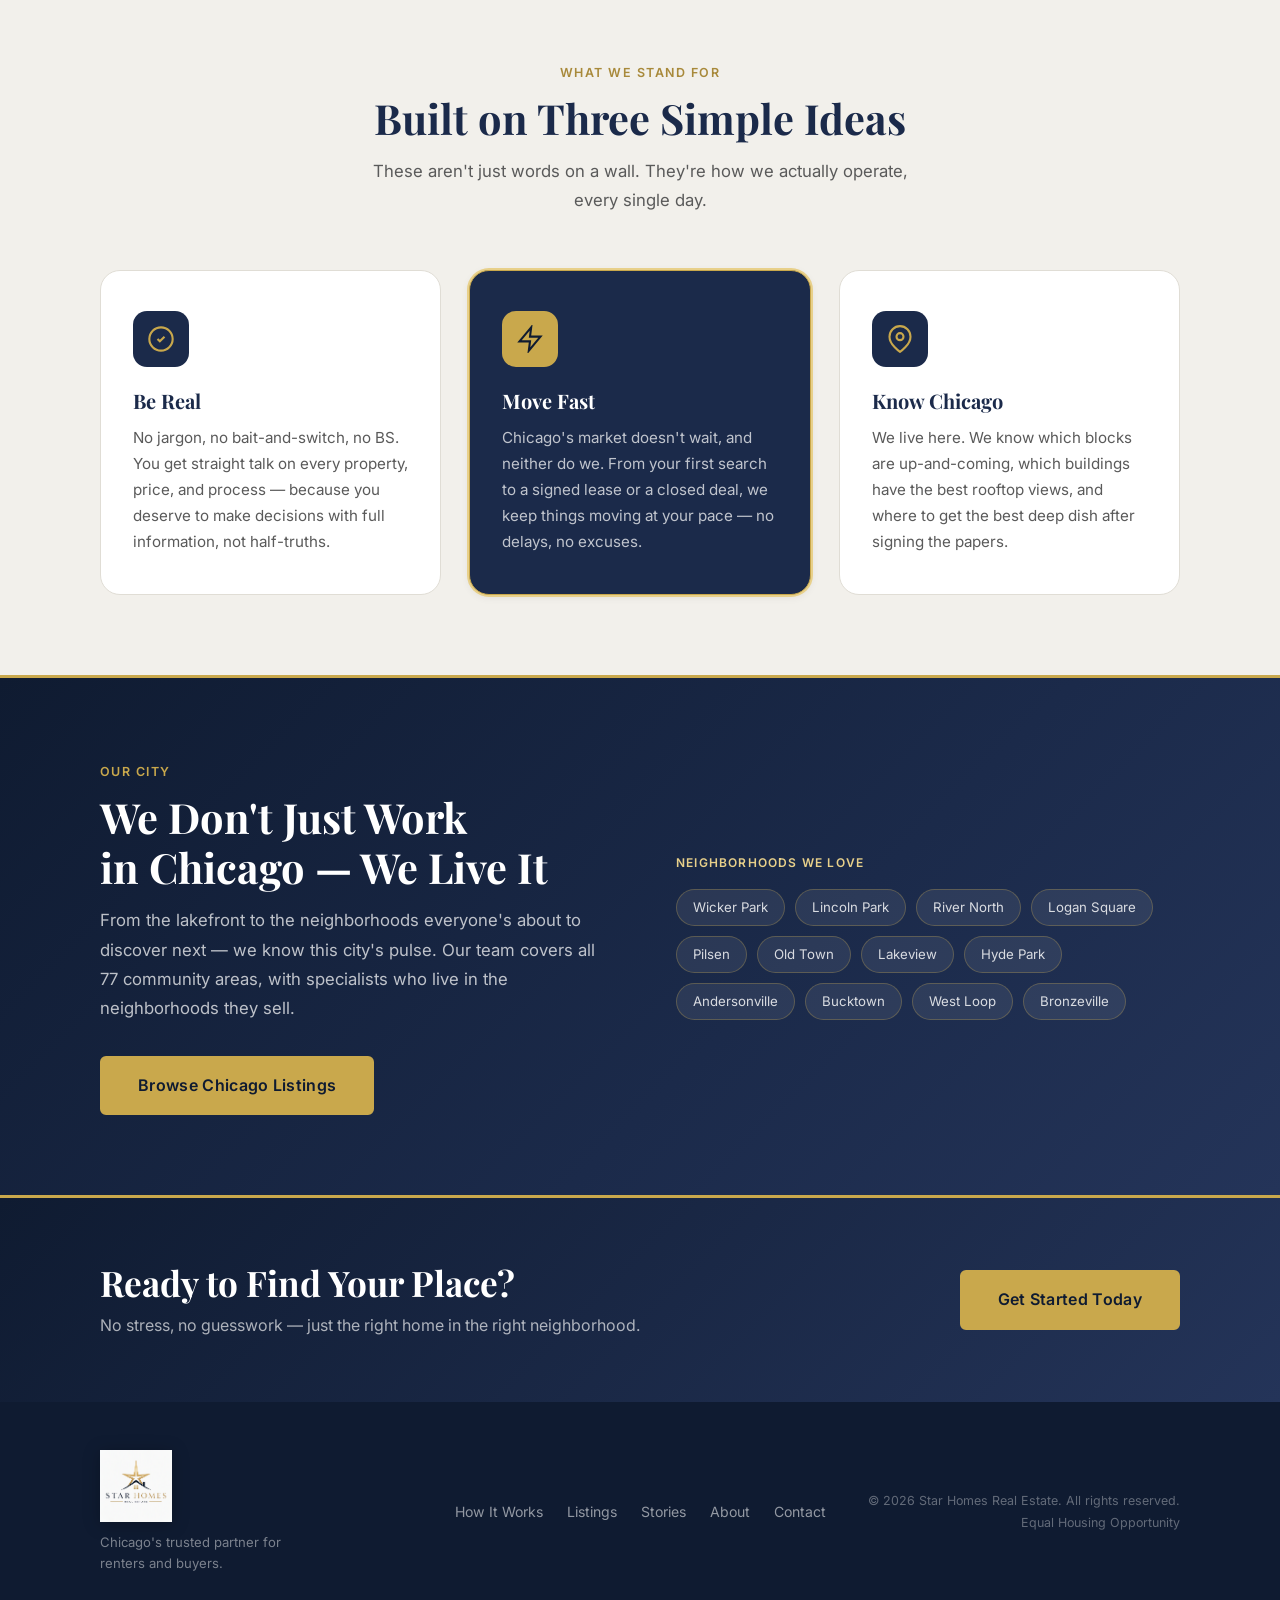
==== commit 1c7da007: "Fixed logo" ====
--- a/about.html
+++ b/about.html
@@ -16,7 +16,7 @@
   <header class="site-header" role="banner">
     <div class="container nav-container">
       <a href="index.html" class="logo-link" aria-label="Star Homes Real Estate — Home">
-        <img src="assets/star-homes-logo-responsive.svg" alt="Star Homes Real Estate logo" class="logo" width="222" height="160" />
+        <img src="assets/star-homes-logo.png" alt="Star Homes Real Estate logo" class="logo" width="222" height="148" />
       </a>
       <button class="nav-toggle" aria-label="Open navigation menu" aria-expanded="false" aria-controls="primary-nav">
         <span class="hamburger-bar"></span>
@@ -44,11 +44,11 @@
       <div class="container about-hero-content">
         <div class="about-hero-logo-wrap">
           <img
-            src="assets/star-homes-logo-responsive.svg"
+            src="assets/star-homes-logo.png"
             alt="Star Homes Real Estate"
             class="about-hero-logo"
             width="300"
-            height="216"
+            height="200"
           />
         </div>
         <span class="hero-eyebrow">Our Story</span>
@@ -212,7 +212,7 @@
     <div class="container footer-inner">
       <div class="footer-brand">
         <a href="index.html" aria-label="Star Homes Real Estate — Home">
-          <img src="assets/star-homes-logo-responsive.svg" alt="Star Homes Real Estate" class="footer-logo" width="167" height="120" />
+          <img src="assets/star-homes-logo.png" alt="Star Homes Real Estate" class="footer-logo" width="167" height="111" />
         </a>
         <p class="footer-tagline">Chicago's trusted partner for renters and buyers.</p>
       </div>
